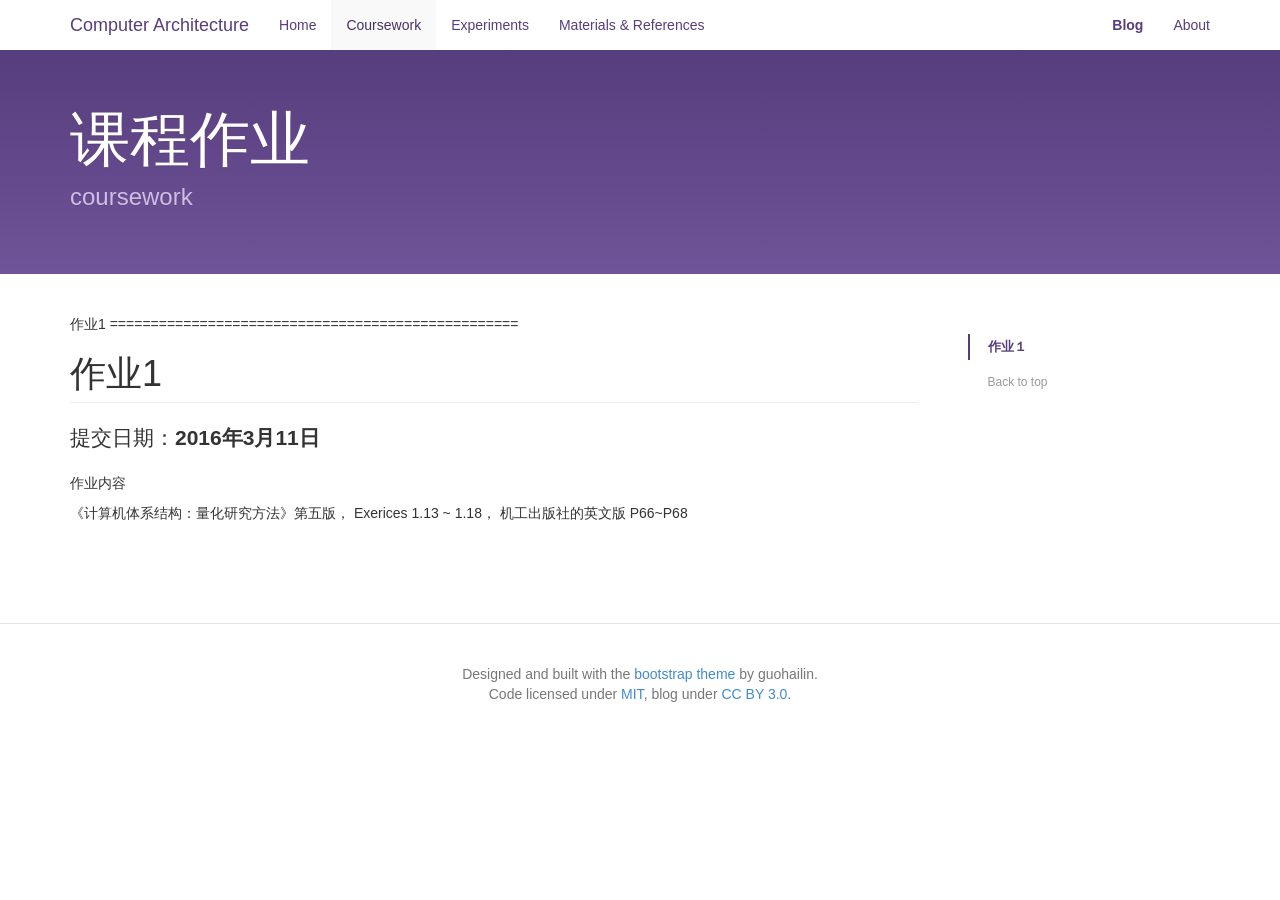
==== coursework/index.html @ a00a4224 "11" ====
<!DOCTYPE html>
<html lang="en">
  <head>
    <!-- Meta, title, CSS, favicons, etc. -->
    <meta charset="utf-8">
    <meta http-equiv="X-UA-Compatible" content="IE=edge">
    <meta name="viewport" content="width=device-width, initial-scale=1">
    <meta name="description" content="the web page of Computer Architecture Course">
    <meta name="keywords" content="computer, architecture, course, webpage, ustc">
    <meta name="author" content="Hazirguo, haifenglinying">

    <title>
        计算机体系结构课程作业
    </title>

    <!-- Bootstrap core CSS -->
    <link href="../assets/css/bootstrap.min.css" rel="stylesheet">

    <!-- Documentation extras -->
    <link href="../assets/css/docs.min.css" rel="stylesheet">
    <!--[if lt IE 9]><script src="../assets/js/ie8-responsive-file-warning.js"></script><![endif]-->

    <!-- HTML5 shim and Respond.js IE8 support of HTML5 elements and media queries -->
    <!--[if lt IE 9]>
      <script src="https://oss.maxcdn.com/libs/html5shiv/3.7.0/html5shiv.js"></script>
      <script src="https://oss.maxcdn.com/libs/respond.js/1.4.2/respond.min.js"></script>
    <![endif]-->

    <!-- Favicons -->
    <link rel="apple-touch-icon-precomposed" sizes="144x144" href="../assets/ico/apple-touch-icon-144-precomposed.png">
                                   <link rel="shortcut icon" href="../assets/ico/favicon.ico">


  </head>


  <body class="bs-docs-home">
    <a class="sr-only" href="#content">Skip to main content</a>

    <!-- Docs master nav -->
    <header class="navbar navbar-static-top bs-docs-nav" id="top" role="banner">
      <div class="container">
        <div class="navbar-header">
          <button class="navbar-toggle" type="button" data-toggle="collapse" data-target=".bs-navbar-collapse">
            <span class="sr-only">Toggle navigation</span>
            <span class="icon-bar"></span>
            <span class="icon-bar"></span>
            <span class="icon-bar"></span>
          </button>
          <a href="../" class="navbar-brand">Computer Architecture</a>
        </div>
        <nav class="collapse navbar-collapse bs-navbar-collapse" role="navigation">
          <ul class="nav navbar-nav">
            <li>
              <a href="../">Home</a>
            </li>
            <li class="active">
              <a href="./">Coursework</a>
            </li>
            <li>
              <a href="../experiments">Experiments</a>
            </li>
            <li>
              <a href="../materials">Materials & References</a>
            </li>
          </ul>
          <ul class="nav navbar-nav navbar-right">
            <li><a href="../blog"><strong>Blog</strong></a></li>
            <li><a href="../about">About</a></li>
          </ul>
        </nav>
      </div>
    </header>


    <!-- Docs page layout -->
    <div class="bs-docs-header" id="content">
      <div class="container">
        <h1>课程作业</h1>
        <p>coursework</p>
      </div>
    </div>
	

    <div class="container bs-docs-container">
      <div class="row">

        <div class="col-md-9" role="main">

 
		
		
 作业1
================================================== 
<div class="bs-docs-section">
  <h1 id="ps1" class="page-header">作业1</h1>
  <p class="lead">提交日期：<strong>2016年3月11日</strong></p>
  <p>作业内容</p>
  《计算机体系结构：量化研究方法》第五版， Exerices 1.13 ~ 1.18， 机工出版社的英文版 P66~P68
<!--   <a href="#"> 参考答案</a> -->
</div>


<!-- 作业2
==================================================
<div class="bs-docs-section">
  <h1 id="ps2" class="page-header">作业2</h1>
  <p class="lead">请在<strong>**日</strong>之前交作业！</p>
  <p>作业内容</p>
  <a href="#"> 参考答案</a>
</div>
-->

<!-- 作业3
================================================== 
<div class="bs-docs-section">
  <h1 id="ps3" class="page-header">作业3</h1>
  <p class="lead">请在<strong>**日</strong>之前交作业！</p>
  <p>作业内容</p>
  <a href="#"> 参考答案</a>
</div>
-->

<!-- 作业4
==================================================
<div class="bs-docs-section">
  <h1 id="ps4" class="page-header">作业4</h1>
  <p class="lead">请在<strong>**日</strong>之前交作业！</p>
  <p>作业内容</p>
  <a href="#"> 参考答案</a>
</div>
-->

<!-- 作业5
================================================== 
<div class="bs-docs-section">
  <h1 id="ps5" class="page-header">作业5</h1>
  <p class="lead">请在<strong>**日</strong>之前交作业！</p>
  <p>作业内容</p>
  <a href="#"> 参考答案</a>
</div>
-->
 
      </div>  <!-- col-md-9 -->

      <div class="col-md-3">
        <div class="bs-docs-sidebar hidden-print" role="complementary">
          <ul class="nav bs-docs-sidenav">
			
            <li>
              <a href="#ps1">作业１</a>
            </li>
<!--            <li>
              <a href="#ps2">作业２</a>
            </li>
            <li>
              <a href="#ps3">作业３</a>
            </li>
            <li>
              <a href="#ps4">作业４</a>
            </li>
            <li>
              <a href="#ps5">作业５</a>
            </li>
			-->

            <a class="back-to-top" href="#top">
              Back to top
            </a>
          </ul>
        </div>
      </div>  <!-- col-md-3 -->

    </div>   <!-- row -->
  </div>   <!-- container -->


<!-- Footer
================================================== -->
<footer class="bs-docs-footer" role="contentinfo">
  <div class="container">

    <p>Designed and built with the <a href="http://getbootstrap.com/" target="_blank">bootstrap theme</a> by guohailin.</p>
    <p>Code licensed under <a href="https://github.com/hazirguo/ca2014/blob/master/LICENSE" target="_blank">MIT</a>, blog under <a href="http://creativecommons.org/licenses/by/3.0/" target="_blank">CC BY 3.0</a>.</p>

  </div>
</footer>

<!-- Bootstrap core JavaScript
================================================== -->
<!-- Placed at the end of the document so the pages load faster -->
<script src="../assets/js/jquery.min.js"></script>
<script src="../assets/js/bootstrap.min.js"></script>
<script src="../assets/js/docs.min.js"></script>


  </body>
</html>
---- assets/css/docs.min.css ----
/*!
 * Bootstrap Docs (http://getbootstrap.com)
 * Copyright 2011-2014 Twitter, Inc.
 * Licensed under the Creative Commons Attribution 3.0 Unported License. For
 * details, see http://creativecommons.org/licenses/by/3.0/.
 */body{position:relative}.table code{font-size:13px;font-weight:400}.btn-outline{color:#563d7c;background-color:transparent;border-color:#563d7c}.btn-outline:hover,.btn-outline:focus,.btn-outline:active{color:#fff;background-color:#563d7c;border-color:#563d7c}.btn-outline-inverse{color:#fff;background-color:transparent;border-color:#cdbfe3}.btn-outline-inverse:hover,.btn-outline-inverse:focus,.btn-outline-inverse:active{color:#563d7c;text-shadow:none;background-color:#fff;border-color:#fff}.bs-docs-booticon{display:block;font-weight:500;color:#fff;background-color:#563d7c;border-radius:15%;cursor:default;text-align:center}.bs-docs-booticon-sm{width:30px;height:30px;font-size:20px;line-height:28px}.bs-docs-booticon-lg{width:144px;height:144px;font-size:108px;line-height:140px}.bs-docs-booticon-inverse{color:#563d7c;background-color:#fff}.bs-docs-booticon-outline{background-color:transparent;border:1px solid #cdbfe3}.bs-docs-nav{margin-bottom:0;background-color:#fff;border-bottom:0}.bs-home-nav .bs-nav-b{display:none}.bs-docs-nav .navbar-brand,.bs-docs-nav .navbar-nav>li>a{color:#563d7c;font-weight:500}.bs-docs-nav .navbar-nav>li>a:hover,.bs-docs-nav .navbar-nav>.active>a,.bs-docs-nav .navbar-nav>.active>a:hover{color:#463265;background-color:#f9f9f9}.bs-docs-nav .navbar-toggle .icon-bar{background-color:#563d7c}.bs-docs-nav .navbar-header .navbar-toggle{border-color:#fff}.bs-docs-nav .navbar-header .navbar-toggle:hover,.bs-docs-nav .navbar-header .navbar-toggle:focus{background-color:#f9f9f9;border-color:#f9f9f9}.bs-docs-footer{padding-top:40px;padding-bottom:40px;margin-top:100px;color:#777;text-align:center;border-top:1px solid #e5e5e5}.bs-docs-footer-links{margin-top:20px;padding-left:0;color:#999}.bs-docs-footer-links li{display:inline;padding:0 2px}.bs-docs-footer-links li:first-child{padding-left:0}@media (min-width:768px){.bs-docs-footer p{margin-bottom:0}}.bs-docs-social{margin-bottom:20px;text-align:center}.bs-docs-social-buttons{display:inline-block;margin-bottom:0;padding-left:0;list-style:none}.bs-docs-social-buttons li{display:inline-block;line-height:1;padding:5px 8px}.bs-docs-social-buttons .twitter-follow-button{width:225px!important}.bs-docs-social-buttons .twitter-share-button{width:98px!important}.github-btn{border:0;overflow:hidden}.bs-docs-masthead,.bs-docs-header{position:relative;padding:30px 15px;color:#cdbfe3;text-align:center;text-shadow:0 1px 0 rgba(0,0,0,.1);background-color:#6f5499;background-image:-webkit-linear-gradient(top,#563d7c 0,#6f5499 100%);background-image:linear-gradient(to bottom,#563d7c 0,#6f5499 100%);background-repeat:repeat-x;filter:progid:DXImageTransform.Microsoft.gradient(startColorstr='#563d7c', endColorstr='#6F5499', GradientType=0)}.bs-docs-masthead .bs-docs-booticon{margin:0 auto 30px}.bs-docs-masthead h1{font-weight:300;line-height:1;color:#fff}.bs-docs-masthead .lead{margin:0 auto 30px;font-size:20px;color:#fff}.bs-docs-masthead .version{margin-top:-15px;margin-bottom:30px;color:#9783b9}.bs-docs-masthead .btn{width:100%;padding:15px 30px;font-size:20px}@media (min-width:480px){.bs-docs-masthead .btn{width:auto}}@media (min-width:768px){.bs-docs-masthead{padding-top:80px;padding-bottom:80px}.bs-docs-masthead h1{font-size:60px}.bs-docs-masthead .lead{font-size:24px}}@media (min-width:992px){.bs-docs-masthead .lead{width:80%;font-size:30px}}.bs-docs-header{margin-bottom:40px;font-size:20px}.bs-docs-header h1{margin-top:0;color:#fff}.bs-docs-header p{margin-bottom:0;font-weight:300;line-height:1.4}.bs-docs-header .container{position:relative}@media (min-width:768px){.bs-docs-header{padding-top:60px;padding-bottom:60px;font-size:24px;text-align:left}.bs-docs-header h1{font-size:60px;line-height:1}}@media (min-width:992px){.bs-docs-header h1,.bs-docs-header p{margin-right:380px}}.carbonad{width:auto!important;margin:30px -30px -31px!important;padding:20px!important;overflow:hidden;height:auto!important;font-size:13px!important;line-height:16px!important;text-align:left;background:transparent!important;border:solid #866ab3!important;border-width:1px 0!important}.carbonad-img{margin:0!important}.carbonad-text,.carbonad-tag{float:none!important;display:block!important;width:auto!important;height:auto!important;margin-left:145px!important;font-family:"Helvetica Neue",Helvetica,Arial,sans-serif!important}.carbonad-text{padding-top:0!important}.carbonad-tag{color:inherit!important;text-align:left!important}.carbonad-text a,.carbonad-tag a{color:#fff!important}.carbonad #azcarbon>img{display:none}@media (min-width:480px){.carbonad{width:330px!important;margin:20px auto!important;border-radius:4px;border-width:1px!important}.bs-docs-masthead .carbonad{margin:50px auto 0!important}}@media (min-width:768px){.carbonad{margin-left:0!important;margin-right:0!important}}@media (min-width:992px){.carbonad{position:absolute;top:0;right:15px;margin:0!important;padding:15px!important;width:330px!important}.bs-docs-masthead .carbonad{position:static}}.bs-docs-featurette{padding-top:40px;padding-bottom:40px;font-size:16px;line-height:1.5;color:#555;text-align:center;background-color:#fff;border-bottom:1px solid #e5e5e5}.bs-docs-featurette+.bs-docs-footer{margin-top:0;border-top:0}.bs-docs-featurette-title{font-size:30px;font-weight:400;color:#333;margin-bottom:5px}.half-rule{width:100px;margin:40px auto}.bs-docs-featurette h3{font-weight:400;color:#333;margin-bottom:5px}.bs-docs-featurette-img{display:block;margin-bottom:20px;color:#333}.bs-docs-featurette-img:hover{text-decoration:none;color:#428bca}.bs-docs-featurette-img img{display:block;margin-bottom:15px}.bs-docs-featured-sites{margin-left:-1px;margin-right:-1px}.bs-docs-featured-sites .col-sm-3{padding-left:1px;padding-right:1px}@media (min-width:480px){.bs-docs-featurette .img-responsive{margin-top:30px}}@media (min-width:768px){.bs-docs-featurette{padding-top:100px;padding-bottom:100px}.bs-docs-featurette-title{font-size:40px}.bs-docs-featurette .lead{margin-left:auto;margin-right:auto;max-width:80%}.bs-docs-featured-sites .col-sm-3:first-child img{border-top-left-radius:4px;border-bottom-left-radius:4px}.bs-docs-featured-sites .col-sm-3:last-child img{border-top-right-radius:4px;border-bottom-right-radius:4px}.bs-docs-featurette .img-responsive{margin-top:0}}.bs-docs-sidebar.affix{position:static}@media (min-width:768px){.bs-docs-sidebar{padding-left:20px}}.bs-docs-sidenav{margin-top:20px;margin-bottom:20px}.bs-docs-sidebar .nav>li>a{display:block;font-size:13px;font-weight:500;color:#999;padding:4px 20px}.bs-docs-sidebar .nav>li>a:hover,.bs-docs-sidebar .nav>li>a:focus{padding-left:19px;color:#563d7c;text-decoration:none;background-color:transparent;border-left:1px solid #563d7c}.bs-docs-sidebar .nav>.active>a,.bs-docs-sidebar .nav>.active:hover>a,.bs-docs-sidebar .nav>.active:focus>a{padding-left:18px;font-weight:700;color:#563d7c;background-color:transparent;border-left:2px solid #563d7c}.bs-docs-sidebar .nav .nav{display:none;padding-bottom:10px}.bs-docs-sidebar .nav .nav>li>a{padding-top:1px;padding-bottom:1px;padding-left:30px;font-size:12px;font-weight:400}.bs-docs-sidebar .nav .nav>li>a:hover,.bs-docs-sidebar .nav .nav>li>a:focus{padding-left:29px}.bs-docs-sidebar .nav .nav>.active>a,.bs-docs-sidebar .nav .nav>.active:hover>a,.bs-docs-sidebar .nav .nav>.active:focus>a{font-weight:500;padding-left:28px}.back-to-top{display:none;margin-top:10px;margin-left:10px;padding:4px 10px;font-size:12px;font-weight:500;color:#999}.back-to-top:hover{text-decoration:none;color:#563d7c}@media (min-width:768px){.back-to-top{display:block}}@media (min-width:992px){.bs-docs-sidebar .nav>.active>ul{display:block}.bs-docs-sidebar.affix,.bs-docs-sidebar.affix-bottom{width:213px}.bs-docs-sidebar.affix{position:fixed;top:20px}.bs-docs-sidebar.affix-bottom{position:absolute}.bs-docs-sidebar.affix-bottom .bs-docs-sidenav,.bs-docs-sidebar.affix .bs-docs-sidenav{margin-top:0;margin-bottom:0}}@media (min-width:1200px){.bs-docs-sidebar.affix-bottom,.bs-docs-sidebar.affix{width:263px}}.bs-docs-section{margin-bottom:60px}.bs-docs-section:last-child{margin-bottom:0}h1[id]{margin-top:0;padding-top:20px}.bs-callout{margin:20px 0;padding:20px;border-left:3px solid #eee}.bs-callout h4{margin-top:0;margin-bottom:5px}.bs-callout p:last-child{margin-bottom:0}.bs-callout code{background-color:#fff;border-radius:3px}.bs-callout-danger{background-color:#fdf7f7;border-color:#d9534f}.bs-callout-danger h4{color:#d9534f}.bs-callout-warning{background-color:#fcf8f2;border-color:#f0ad4e}.bs-callout-warning h4{color:#f0ad4e}.bs-callout-info{background-color:#f4f8fa;border-color:#5bc0de}.bs-callout-info h4{color:#5bc0de}.color-swatches{margin:0 -5px;overflow:hidden}.color-swatch{float:left;width:60px;height:60px;margin:0 5px;border-radius:3px}@media (min-width:768px){.color-swatch{width:100px;height:100px}}.color-swatches .gray-darker{background-color:#222}.color-swatches .gray-dark{background-color:#333}.color-swatches .gray{background-color:#555}.color-swatches .gray-light{background-color:#999}.color-swatches .gray-lighter{background-color:#eee}.color-swatches .brand-primary{background-color:#428bca}.color-swatches .brand-success{background-color:#5cb85c}.color-swatches .brand-warning{background-color:#f0ad4e}.color-swatches .brand-danger{background-color:#d9534f}.color-swatches .brand-info{background-color:#5bc0de}.color-swatches .bs-purple{background-color:#563d7c}.color-swatches .bs-purple-light{background-color:#c7bfd3}.color-swatches .bs-purple-lighter{background-color:#e5e1ea}.color-swatches .bs-gray{background-color:#f9f9f9}.bs-team .team-member{color:#555;line-height:32px}.bs-team .team-member:hover{color:#333;text-decoration:none}.bs-team .github-btn{float:right;margin-top:6px;width:180px;height:20px}.bs-team img{float:left;width:32px;margin-right:10px;border-radius:4px}.show-grid{margin-bottom:15px}.show-grid [class^=col-]{padding-top:10px;padding-bottom:10px;background-color:#eee;background-color:rgba(86,61,124,.15);border:1px solid #ddd;border:1px solid rgba(86,61,124,.2)}.bs-example{position:relative;padding:45px 15px 15px;margin:0 -15px 15px;background-color:#fafafa;box-shadow:inset 0 3px 6px rgba(0,0,0,.05);border-color:#e5e5e5 #eee #eee;border-style:solid;border-width:1px 0}.bs-example:after{content:"Example";position:absolute;top:15px;left:15px;font-size:12px;font-weight:700;color:#bbb;text-transform:uppercase;letter-spacing:1px}.bs-example+.highlight{margin:-15px -15px 15px;border-radius:0;border-width:0 0 1px}@media (min-width:768px){.bs-example{margin-left:0;margin-right:0;background-color:#fff;border-width:1px;border-color:#ddd;border-radius:4px 4px 0 0;box-shadow:none}.bs-example+.highlight{margin-top:-16px;margin-left:0;margin-right:0;border-width:1px;border-bottom-left-radius:4px;border-bottom-right-radius:4px}}.bs-example .container{width:auto}.bs-example>p:last-child,.bs-example>ul:last-child,.bs-example>ol:last-child,.bs-example>blockquote:last-child,.bs-example>.form-control:last-child,.bs-example>.table:last-child,.bs-example>.navbar:last-child,.bs-example>.jumbotron:last-child,.bs-example>.alert:last-child,.bs-example>.panel:last-child,.bs-example>.list-group:last-child,.bs-example>.well:last-child,.bs-example>.progress:last-child,.bs-example>.table-responsive:last-child>.table{margin-bottom:0}.bs-example>p>.close{float:none}.bs-example-type .table .type-info{color:#999;vertical-align:middle}.bs-example-type .table td{padding:15px 0;border-color:#eee}.bs-example-type .table tr:first-child td{border-top:0}.bs-example-type h1,.bs-example-type h2,.bs-example-type h3,.bs-example-type h4,.bs-example-type h5,.bs-example-type h6{margin:0}.bs-example-bg-classes p{padding:15px}.bs-example>.img-circle,.bs-example>.img-rounded,.bs-example>.img-thumbnail{margin:5px}.bs-example>.table-responsive>.table{background-color:#fff}.bs-example>.btn,.bs-example>.btn-group{margin-top:5px;margin-bottom:5px}.bs-example>.btn-toolbar+.btn-toolbar{margin-top:10px}.bs-example-control-sizing select,.bs-example-control-sizing input[type=text]+input[type=text]{margin-top:10px}.bs-example-form .input-group{margin-bottom:10px}.bs-example>textarea.form-control{resize:vertical}.bs-example>.list-group{max-width:400px}.bs-example .navbar:last-child{margin-bottom:0}.bs-navbar-top-example,.bs-navbar-bottom-example{z-index:1;padding:0;overflow:hidden}.bs-navbar-top-example .navbar-header,.bs-navbar-bottom-example .navbar-header{margin-left:0}.bs-navbar-top-example .navbar-fixed-top,.bs-navbar-bottom-example .navbar-fixed-bottom{position:relative;margin-left:0;margin-right:0}.bs-navbar-top-example{padding-bottom:45px}.bs-navbar-top-example:after{top:auto;bottom:15px}.bs-navbar-top-example .navbar-fixed-top{top:-1px}.bs-navbar-bottom-example{padding-top:45px}.bs-navbar-bottom-example .navbar-fixed-bottom{bottom:-1px}.bs-navbar-bottom-example .navbar{margin-bottom:0}@media (min-width:768px){.bs-navbar-top-example .navbar-fixed-top,.bs-navbar-bottom-example .navbar-fixed-bottom{position:absolute}.bs-navbar-top-example{border-radius:0 0 4px 4px}.bs-navbar-bottom-example{border-radius:4px 4px 0 0}}.bs-example .pagination{margin-top:10px;margin-bottom:10px}.bs-example>.pager{margin-top:0}.bs-example-modal{background-color:#f5f5f5}.bs-example-modal .modal{position:relative;top:auto;right:auto;left:auto;bottom:auto;z-index:1;display:block}.bs-example-modal .modal-dialog{left:auto;margin-left:auto;margin-right:auto}.bs-example>.dropdown>.dropdown-menu{position:static;display:block;margin-bottom:5px}.bs-example-tabs .nav-tabs{margin-bottom:15px}.bs-example-tooltips{text-align:center}.bs-example-tooltips>.btn{margin-top:5px;margin-bottom:5px}.bs-example-popover{padding-bottom:24px;background-color:#f9f9f9}.bs-example-popover .popover{position:relative;display:block;float:left;width:260px;margin:20px}.scrollspy-example{position:relative;height:200px;margin-top:10px;overflow:auto}.highlight{padding:9px 14px;margin-bottom:14px;background-color:#f7f7f9;border:1px solid #e1e1e8;border-radius:4px}.highlight pre{padding:0;margin-top:0;margin-bottom:0;background-color:transparent;border:0;white-space:nowrap}.highlight pre code{font-size:inherit;color:#333}.highlight pre .lineno{display:inline-block;width:22px;padding-right:5px;margin-right:10px;text-align:right;color:#bebec5}.table-responsive .highlight pre{white-space:normal}.bs-table th small,.responsive-utilities th small{display:block;font-weight:400;color:#999}.responsive-utilities tbody th{font-weight:400}.responsive-utilities td{text-align:center}.responsive-utilities td.is-visible{color:#468847;background-color:#dff0d8!important}.responsive-utilities td.is-hidden{color:#ccc;background-color:#f9f9f9!important}.responsive-utilities-test{margin-top:5px}.responsive-utilities-test .col-xs-6{margin-bottom:10px}.responsive-utilities-test span{display:block;padding:15px 10px;font-size:14px;font-weight:700;line-height:1.1;text-align:center;border-radius:4px}.visible-on .col-xs-6 .hidden-xs,.visible-on .col-xs-6 .hidden-sm,.visible-on .col-xs-6 .hidden-md,.visible-on .col-xs-6 .hidden-lg,.hidden-on .col-xs-6 .hidden-xs,.hidden-on .col-xs-6 .hidden-sm,.hidden-on .col-xs-6 .hidden-md,.hidden-on .col-xs-6 .hidden-lg{color:#999;border:1px solid #ddd}.visible-on .col-xs-6 .visible-xs,.visible-on .col-xs-6 .visible-sm,.visible-on .col-xs-6 .visible-md,.visible-on .col-xs-6 .visible-lg,.hidden-on .col-xs-6 .visible-xs,.hidden-on .col-xs-6 .visible-sm,.hidden-on .col-xs-6 .visible-md,.hidden-on .col-xs-6 .visible-lg{color:#468847;background-color:#dff0d8;border:1px solid #d6e9c6}.bs-glyphicons{margin:0 -19px 20px -16px;overflow:hidden}.bs-glyphicons-list{padding-left:0;list-style:none}.bs-glyphicons li{float:left;width:25%;height:115px;padding:10px;font-size:10px;line-height:1.4;text-align:center;border:1px solid #fff;background-color:#f9f9f9}.bs-glyphicons .glyphicon{margin-top:5px;margin-bottom:10px;font-size:24px}.bs-glyphicons .glyphicon-class{display:block;text-align:center;word-wrap:break-word}.bs-glyphicons li:hover{color:#fff;background-color:#563d7c}@media (min-width:768px){.bs-glyphicons{margin-left:0;margin-right:0}.bs-glyphicons li{width:12.5%;font-size:12px}}.bs-customizer .toggle{float:right;margin-top:25px}.bs-customizer label{margin-top:10px;font-weight:500;color:#555}.bs-customizer h2{margin-top:0;margin-bottom:5px;padding-top:30px}.bs-customizer h3{margin-bottom:0}.bs-customizer h4{margin-top:15px;margin-bottom:0}.bs-customizer .bs-callout h4{margin-top:0;margin-bottom:5px}.bs-customizer input[type=text]{font-family:Menlo,Monaco,Consolas,"Courier New",monospace;background-color:#fafafa}.bs-customizer .help-block{font-size:12px;margin-bottom:5px}#less-section label{font-weight:400}.bs-customizer-input{float:left;width:33.333333%;padding-left:15px;padding-right:15px}.bs-customize-download .btn-outline{padding:20px}.bs-customizer-alert{position:fixed;top:0;left:0;right:0;z-index:1030;padding:15px 0;color:#fff;background-color:#d9534f;box-shadow:inset 0 1px 0 rgba(255,255,255,.25);border-bottom:1px solid #b94441}.bs-customizer-alert .close{margin-top:-4px;font-size:24px}.bs-customizer-alert p{margin-bottom:0}.bs-customizer-alert .glyphicon{margin-right:5px}.bs-customizer-alert pre{margin:10px 0 0;color:#fff;background-color:#a83c3a;border-color:#973634;box-shadow:inset 0 2px 4px rgba(0,0,0,.05),0 1px 0 rgba(255,255,255,.1)}.bs-brand-logos{display:table;width:100%;margin-bottom:15px;overflow:hidden;color:#563d7c;background-color:#f9f9f9;border-radius:4px}.bs-brand-item{padding:60px 0;text-align:center}.bs-brand-item+.bs-brand-item{border-top:1px solid #fff}.bs-brand-logos .inverse{color:#fff;background-color:#563d7c}.bs-brand-item h1,.bs-brand-item h3{margin-top:0;margin-bottom:0}.bs-brand-item .bs-docs-booticon{margin-left:auto;margin-right:auto}.bs-brand-item .glyphicon{width:30px;height:30px;margin:10px auto -10px;line-height:30px;color:#fff;border-radius:50%}.bs-brand-item .glyphicon-ok{background-color:#5cb85c}.bs-brand-item .glyphicon-remove{background-color:#d9534f}@media (min-width:768px){.bs-brand-item{display:table-cell;width:1%}.bs-brand-item+.bs-brand-item{border-top:0;border-left:1px solid #fff}.bs-brand-item h1{font-size:60px}}.bs-examples .thumbnail{margin-bottom:10px}.bs-examples h4{margin-bottom:5px}.bs-examples p{margin-bottom:20px}#focusedInput{border-color:#ccc;border-color:rgba(82,168,236,.8);outline:0;outline:thin dotted \9;-moz-box-shadow:0 0 8px rgba(82,168,236,.6);box-shadow:0 0 8px rgba(82,168,236,.6)}.hll{background-color:#ffc}.c{color:#999}.err{color:#A00;background-color:#FAA}.k{color:#069}.o{color:#555}.cm{color:#999}.cp{color:#099}.c1{color:#999}.cs{color:#999}.gd{background-color:#FCC;border:1px solid #C00}.ge{font-style:italic}.gr{color:red}.gh{color:#030}.gi{background-color:#CFC;border:1px solid #0C0}.go{color:#AAA}.gp{color:#009}.gu{color:#030}.gt{color:#9C6}.kc{color:#069}.kd{color:#069}.kn{color:#069}.kp{color:#069}.kr{color:#069}.kt{color:#078}.m{color:#F60}.s{color:#d44950}.na{color:#4f9fcf}.nb{color:#366}.nc{color:#0A8}.no{color:#360}.nd{color:#99F}.ni{color:#999}.ne{color:#C00}.nf{color:#C0F}.nl{color:#99F}.nn{color:#0CF}.nt{color:#2f6f9f}.nv{color:#033}.ow{color:#000}.w{color:#bbb}.mf{color:#F60}.mh{color:#F60}.mi{color:#F60}.mo{color:#F60}.sb{color:#C30}.sc{color:#C30}.sd{color:#C30;font-style:italic}.s2{color:#C30}.se{color:#C30}.sh{color:#C30}.si{color:#A00}.sx{color:#C30}.sr{color:#3AA}.s1{color:#C30}.ss{color:#FC3}.bp{color:#366}.vc{color:#033}.vg{color:#033}.vi{color:#033}.il{color:#F60}.css .o,.css .o+.nt,.css .nt+.nt{color:#999}
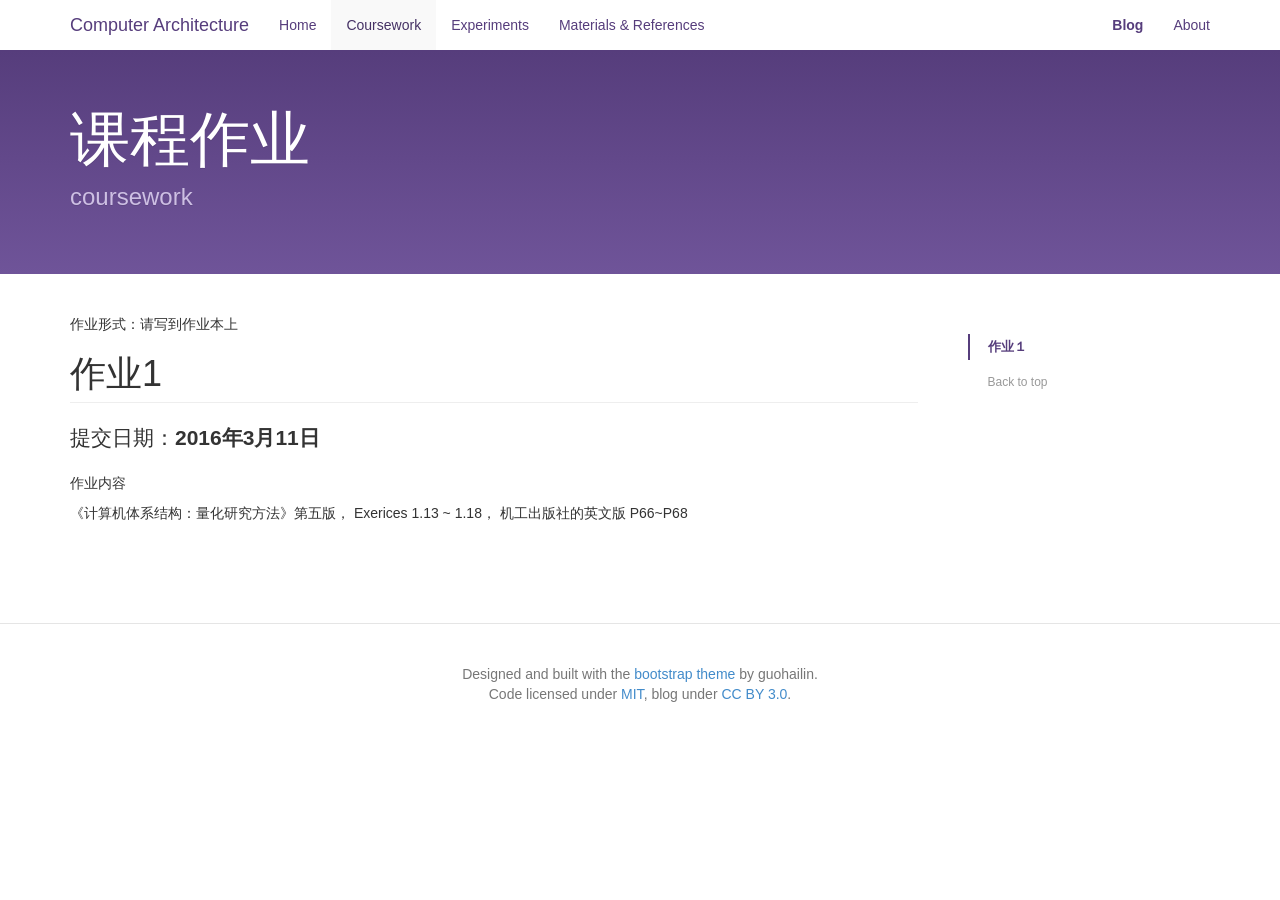
==== commit e7d30400: "11" ====
--- a/coursework/index.html
+++ b/coursework/index.html
@@ -88,11 +88,11 @@
 
         <div class="col-md-9" role="main">
 
- 
+ 作业形式：请写到作业本上
 		
 		
- 作业1
-================================================== 
+<!--  作业1
+================================================== -->
 <div class="bs-docs-section">
   <h1 id="ps1" class="page-header">作业1</h1>
   <p class="lead">提交日期：<strong>2016年3月11日</strong></p>
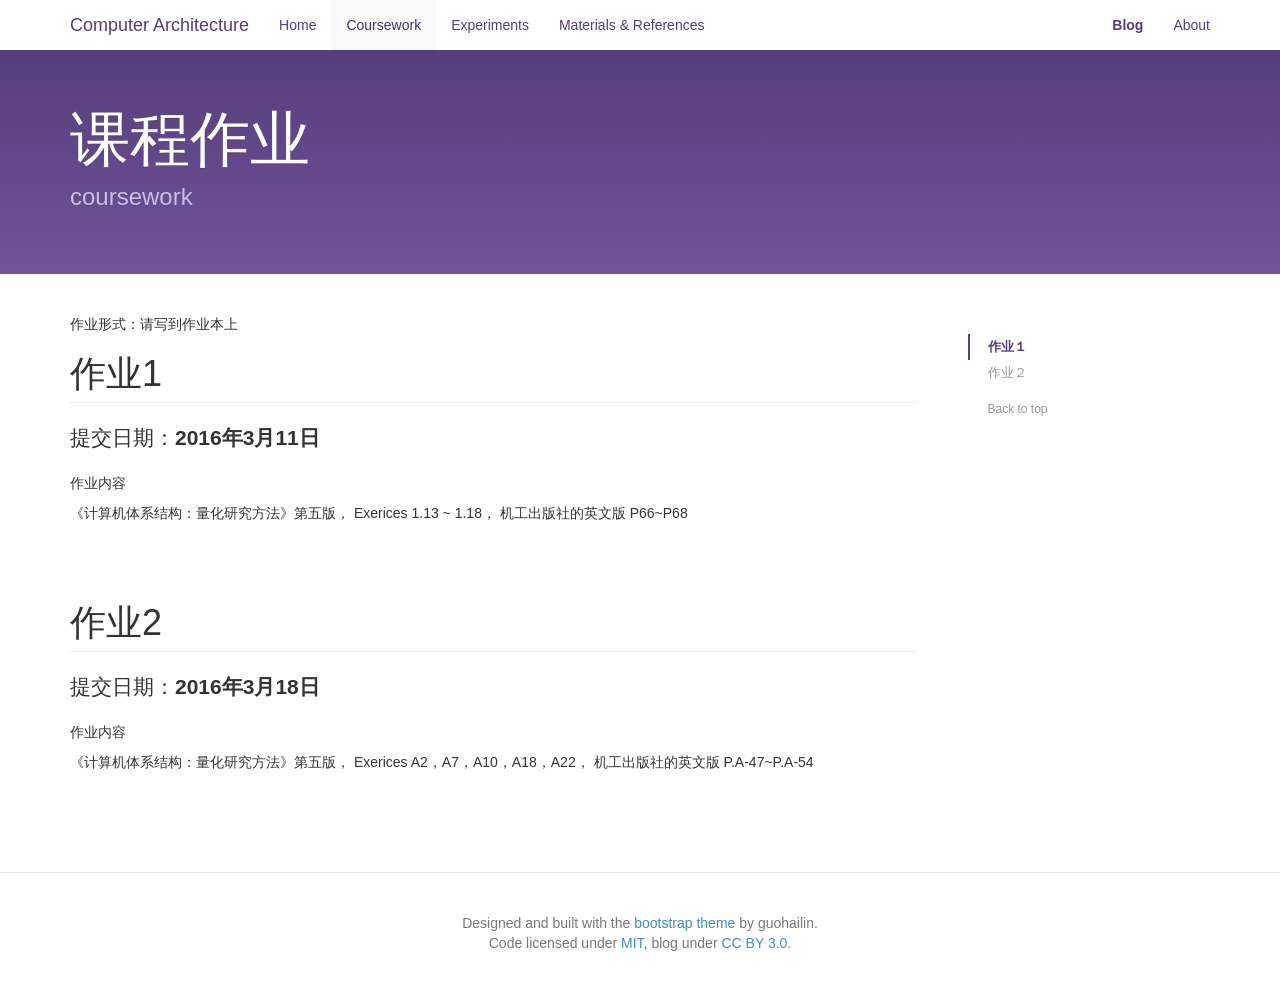
==== commit 1386eac3: "111" ====
--- a/coursework/index.html
+++ b/coursework/index.html
@@ -103,14 +103,14 @@
 
 
 <!-- 作业2
-==================================================
+================================================== -->
 <div class="bs-docs-section">
   <h1 id="ps2" class="page-header">作业2</h1>
-  <p class="lead">请在<strong>**日</strong>之前交作业！</p>
+  <p class="lead">提交日期：<strong>2016年3月18日</strong></p>
   <p>作业内容</p>
-  <a href="#"> 参考答案</a>
+  《计算机体系结构：量化研究方法》第五版， Exerices A2，A7，A10，A18，A22， 机工出版社的英文版 P.A-47~P.A-54
+<!--  <a href="#"> 参考答案</a> -->
 </div>
--->
 
 <!-- 作业3
 ================================================== 
@@ -151,10 +151,10 @@
             <li>
               <a href="#ps1">作业１</a>
             </li>
-<!--            <li>
+            <li>
               <a href="#ps2">作业２</a>
             </li>
-            <li>
+<!--            <li>
               <a href="#ps3">作业３</a>
             </li>
             <li>
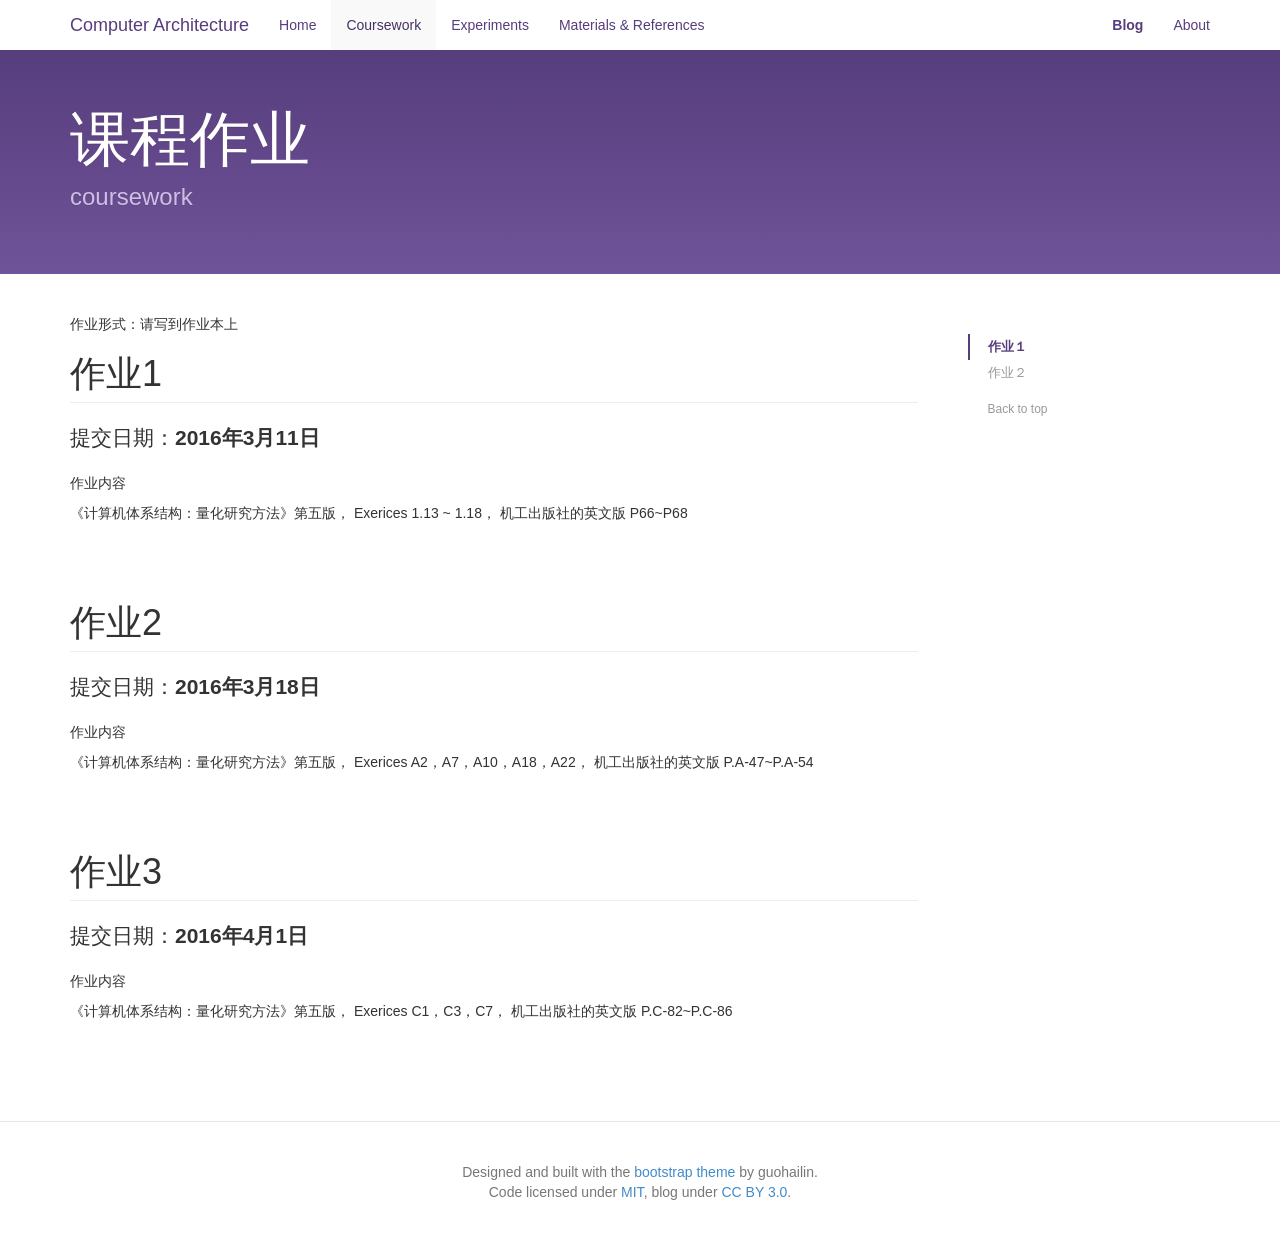
==== commit 0d85e18f: "111" ====
--- a/coursework/index.html
+++ b/coursework/index.html
@@ -113,14 +113,15 @@
 </div>
 
 <!-- 作业3
-================================================== 
+================================================== -->
 <div class="bs-docs-section">
   <h1 id="ps3" class="page-header">作业3</h1>
-  <p class="lead">请在<strong>**日</strong>之前交作业！</p>
-  <p>作业内容</p>
-  <a href="#"> 参考答案</a>
-</div>
--->
+  <p class="lead">提交日期：<strong>2016年4月1日</strong></p>
+  <p>作业内容</p>
+  《计算机体系结构：量化研究方法》第五版， Exerices C1，C3，C7， 机工出版社的英文版 P.C-82~P.C-86
+<!--  <a href="#"> 参考答案</a> -->
+</div>
+
 
 <!-- 作业4
 ==================================================
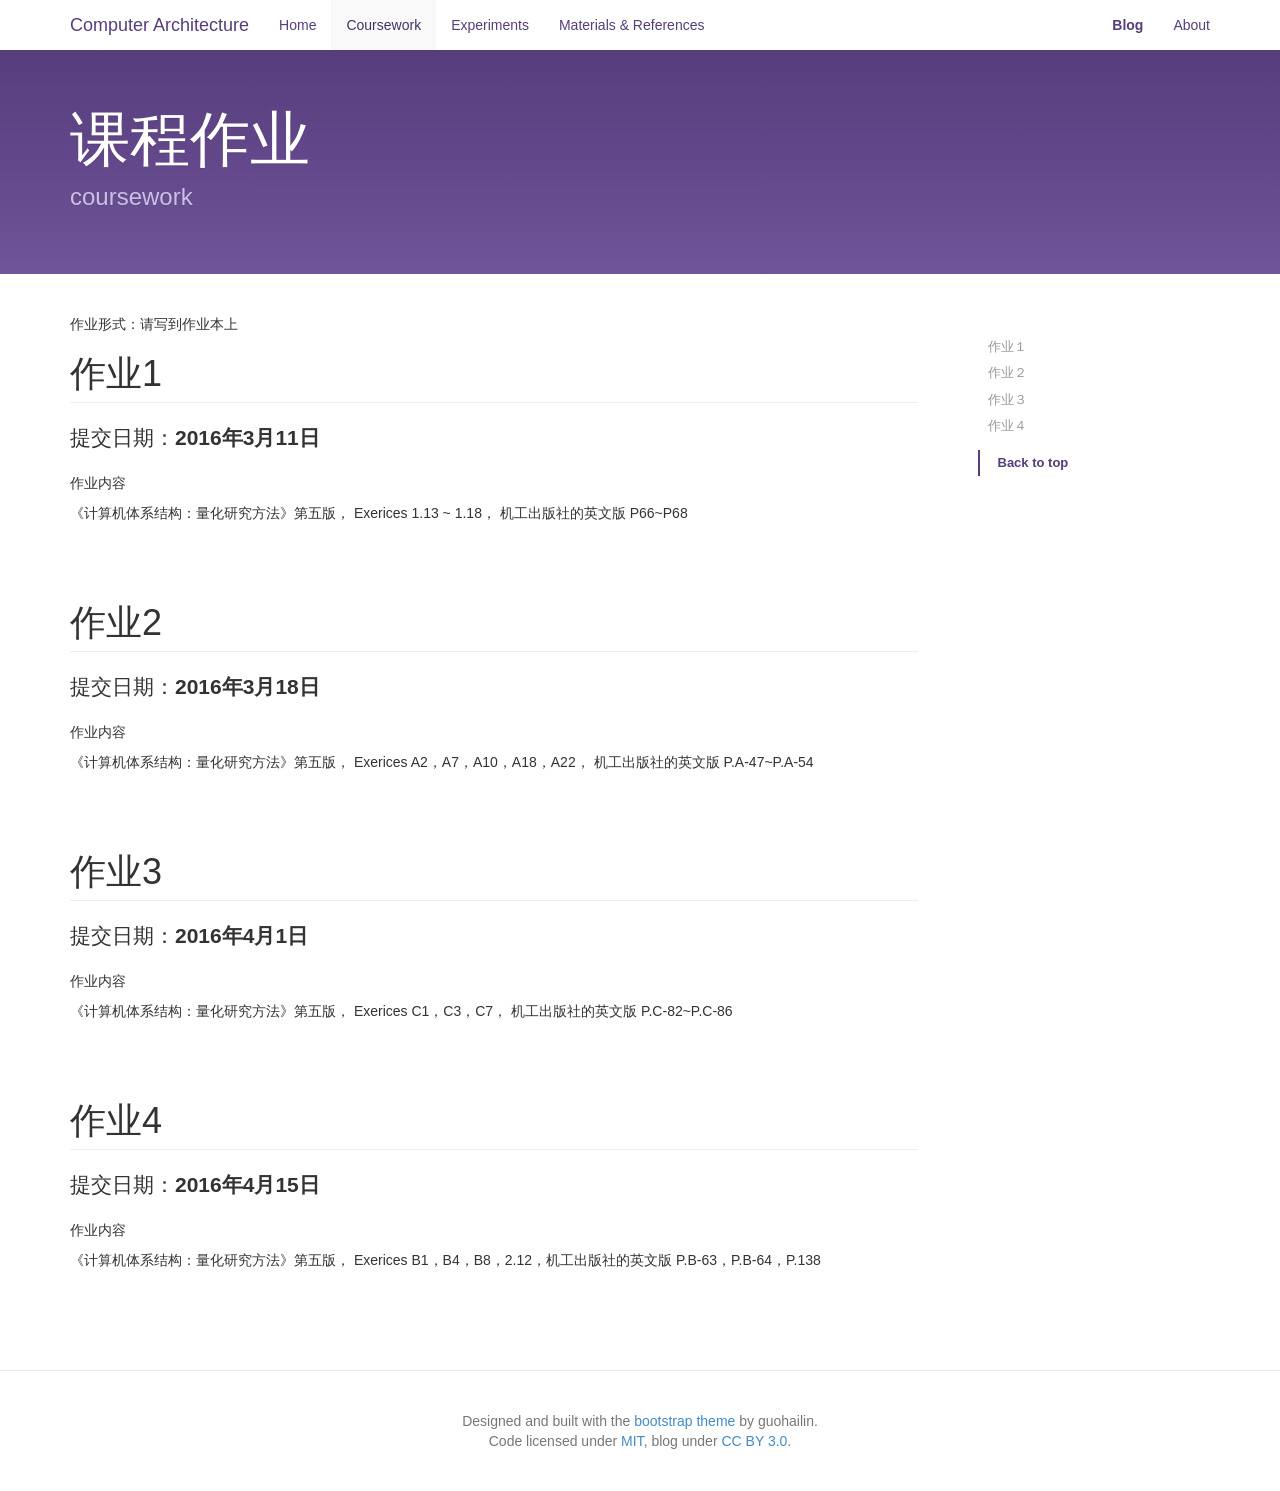
==== commit 554462ff: "111" ====
--- a/coursework/index.html
+++ b/coursework/index.html
@@ -124,14 +124,15 @@
 
 
 <!-- 作业4
-==================================================
+================================================== -->
 <div class="bs-docs-section">
   <h1 id="ps4" class="page-header">作业4</h1>
-  <p class="lead">请在<strong>**日</strong>之前交作业！</p>
-  <p>作业内容</p>
-  <a href="#"> 参考答案</a>
-</div>
--->
+  <p class="lead">提交日期：<strong>2016年4月15日</strong></p>
+  <p>作业内容</p>
+  《计算机体系结构：量化研究方法》第五版， Exerices B1，B4，B8，2.12，机工出版社的英文版 P.B-63，P.B-64，P.138
+<!--  <a href="#"> 参考答案</a> -->
+</div>
+
 
 <!-- 作业5
 ================================================== 
@@ -155,14 +156,14 @@
             <li>
               <a href="#ps2">作业２</a>
             </li>
-<!--            <li>
+            <li>
               <a href="#ps3">作业３</a>
             </li>
             <li>
               <a href="#ps4">作业４</a>
             </li>
             <li>
-              <a href="#ps5">作业５</a>
+<!--              <a href="#ps5">作业５</a>
             </li>
 			-->
 
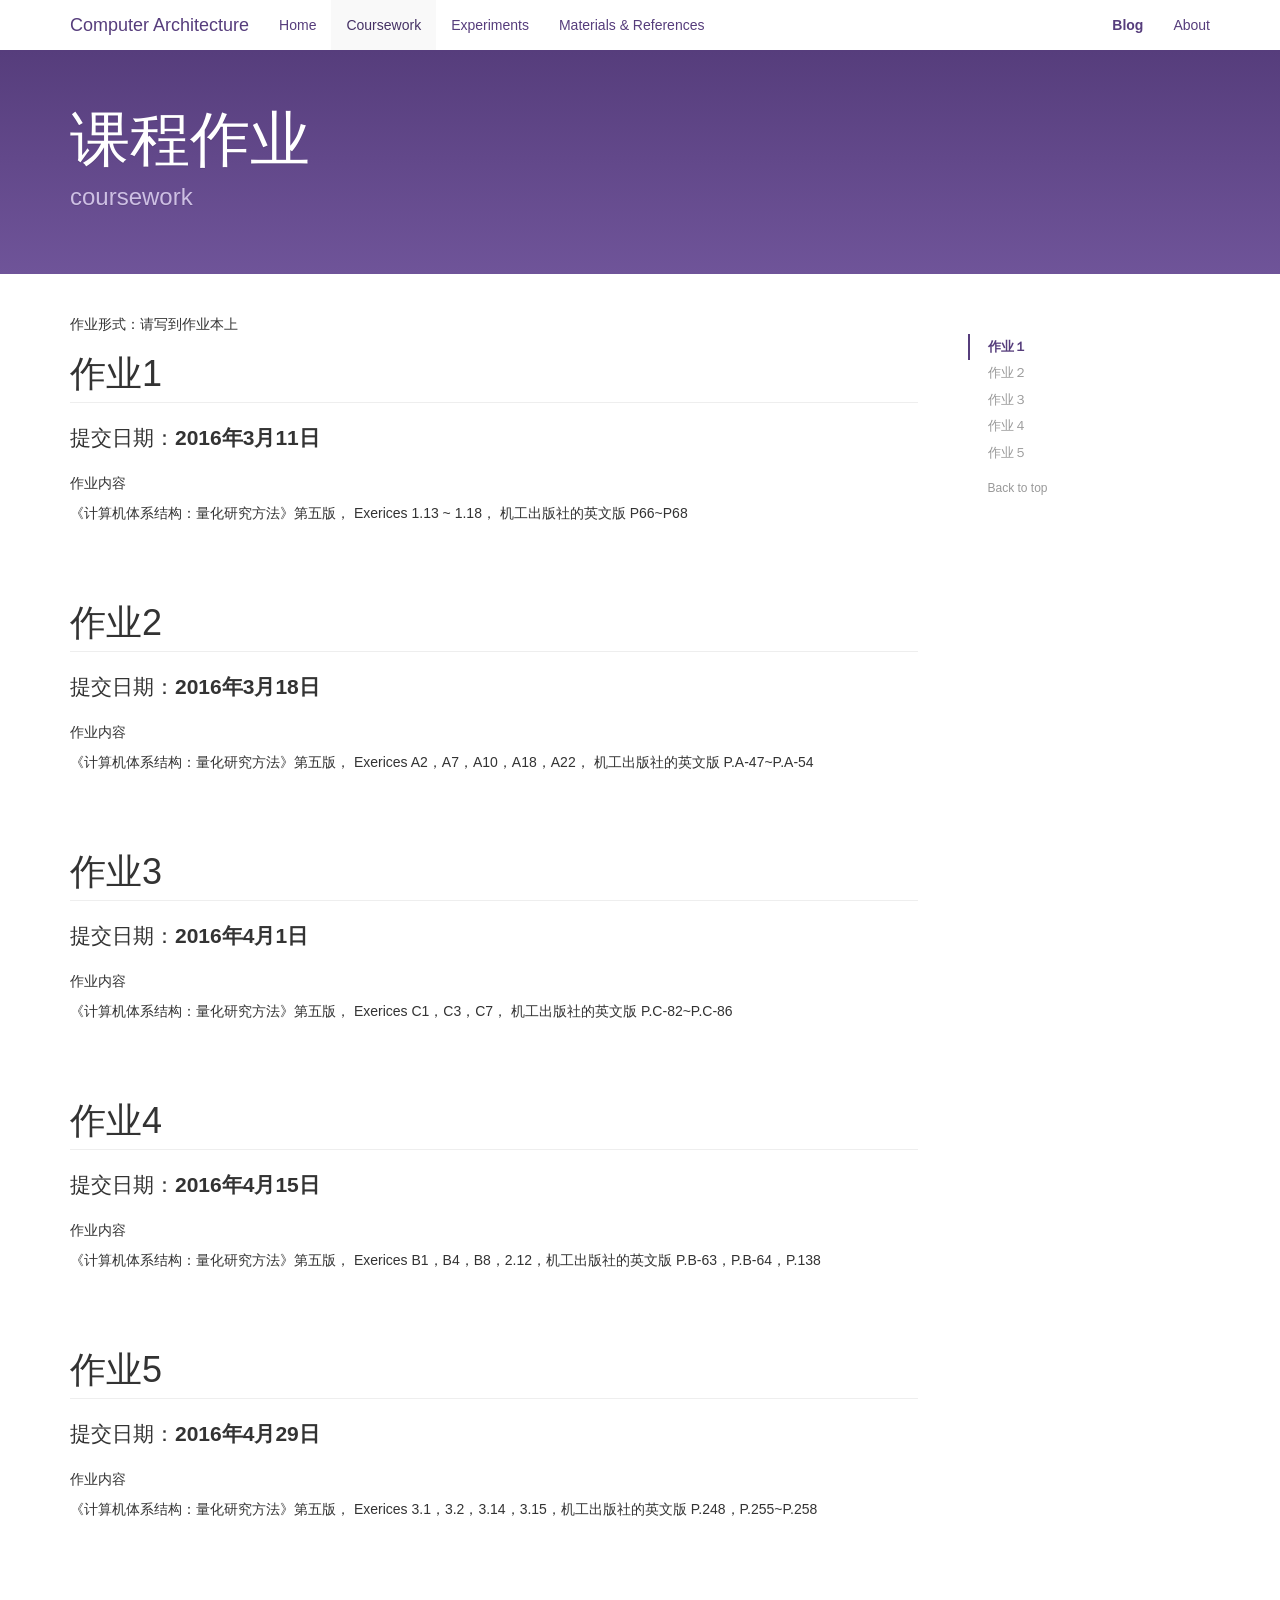
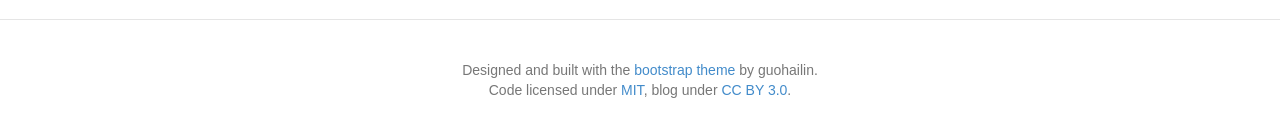
==== commit eef6d894: "121" ====
--- a/coursework/index.html
+++ b/coursework/index.html
@@ -135,14 +135,14 @@
 
 
 <!-- 作业5
-================================================== 
+================================================== -->
 <div class="bs-docs-section">
   <h1 id="ps5" class="page-header">作业5</h1>
-  <p class="lead">请在<strong>**日</strong>之前交作业！</p>
-  <p>作业内容</p>
-  <a href="#"> 参考答案</a>
-</div>
--->
+  <p class="lead">提交日期：<strong>2016年4月29日</strong></p>
+  <p>作业内容</p>
+  《计算机体系结构：量化研究方法》第五版， Exerices 3.1，3.2，3.14，3.15，机工出版社的英文版 P.248，P.255~P.258
+<!--  <a href="#"> 参考答案</a> -->
+</div>
  
       </div>  <!-- col-md-9 -->
 
@@ -163,9 +163,9 @@
               <a href="#ps4">作业４</a>
             </li>
             <li>
-<!--              <a href="#ps5">作业５</a>
-            </li>
-			-->
+              <a href="#ps5">作业５</a>
+            </li>
+<!--			-->
 
             <a class="back-to-top" href="#top">
               Back to top
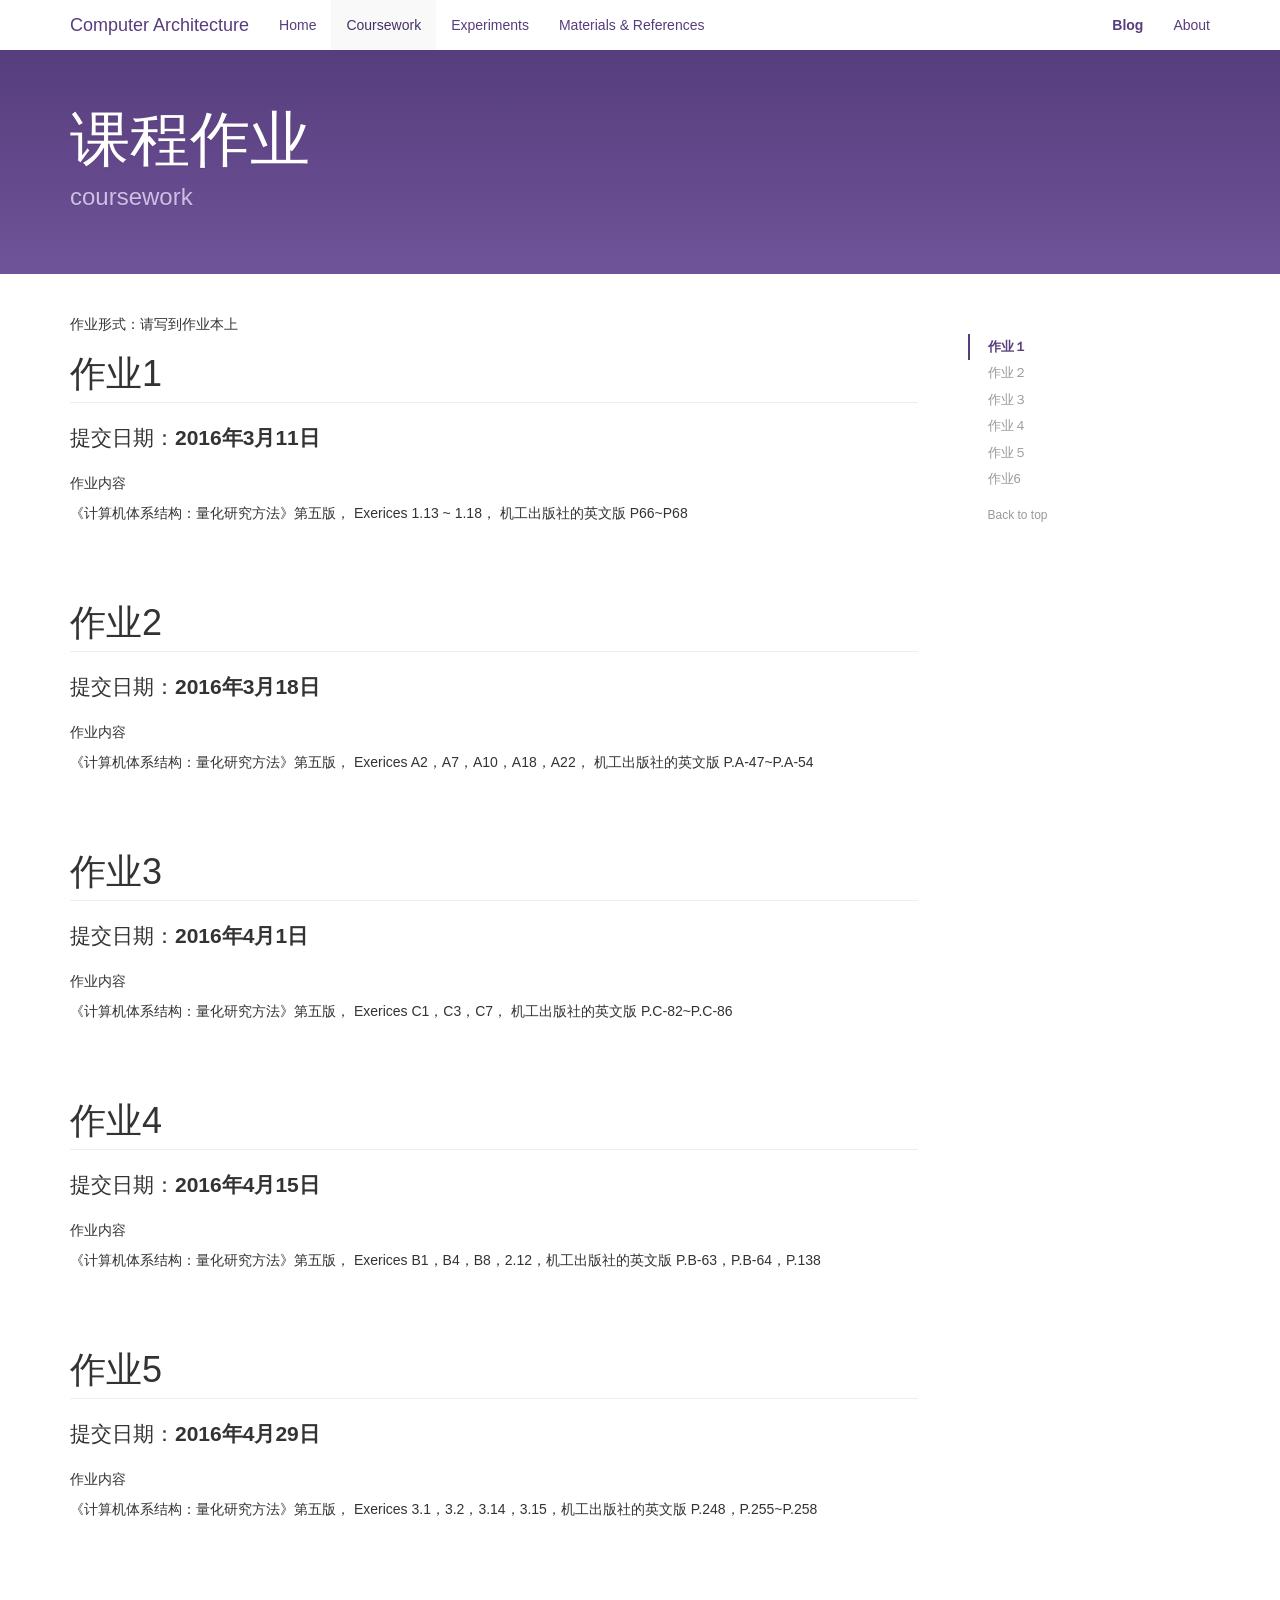
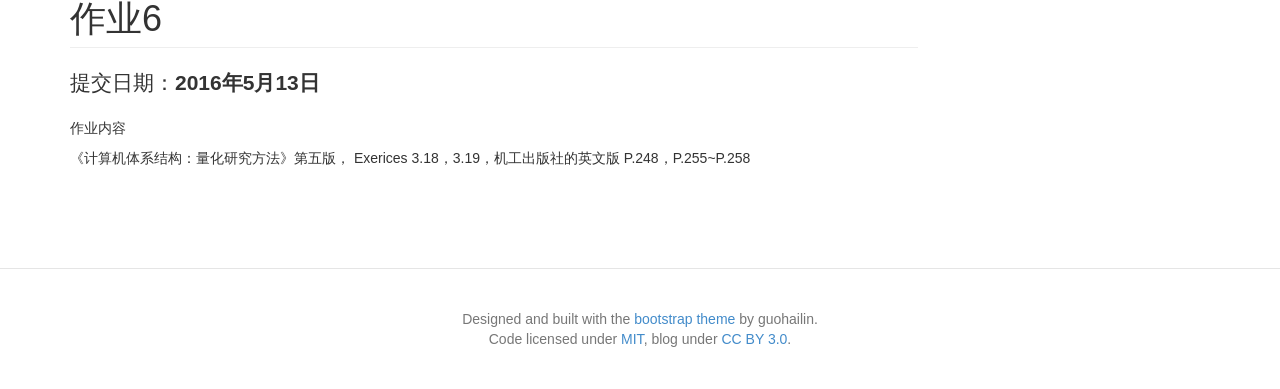
==== commit 870e5152: "11111" ====
--- a/coursework/index.html
+++ b/coursework/index.html
@@ -143,6 +143,16 @@
   《计算机体系结构：量化研究方法》第五版， Exerices 3.1，3.2，3.14，3.15，机工出版社的英文版 P.248，P.255~P.258
 <!--  <a href="#"> 参考答案</a> -->
 </div>
+
+<!-- 作业6
+================================================== -->
+<div class="bs-docs-section">
+  <h1 id="ps6" class="page-header">作业6</h1>
+  <p class="lead">提交日期：<strong>2016年5月13日</strong></p>
+  <p>作业内容</p>
+  《计算机体系结构：量化研究方法》第五版， Exerices 3.18，3.19，机工出版社的英文版 P.248，P.255~P.258
+<!--  <a href="#"> 参考答案</a> -->
+</div>
  
       </div>  <!-- col-md-9 -->
 
@@ -164,6 +174,9 @@
             </li>
             <li>
               <a href="#ps5">作业５</a>
+            </li>
+            <li>
+              <a href="#ps6">作业6</a>
             </li>
 <!--			-->
 
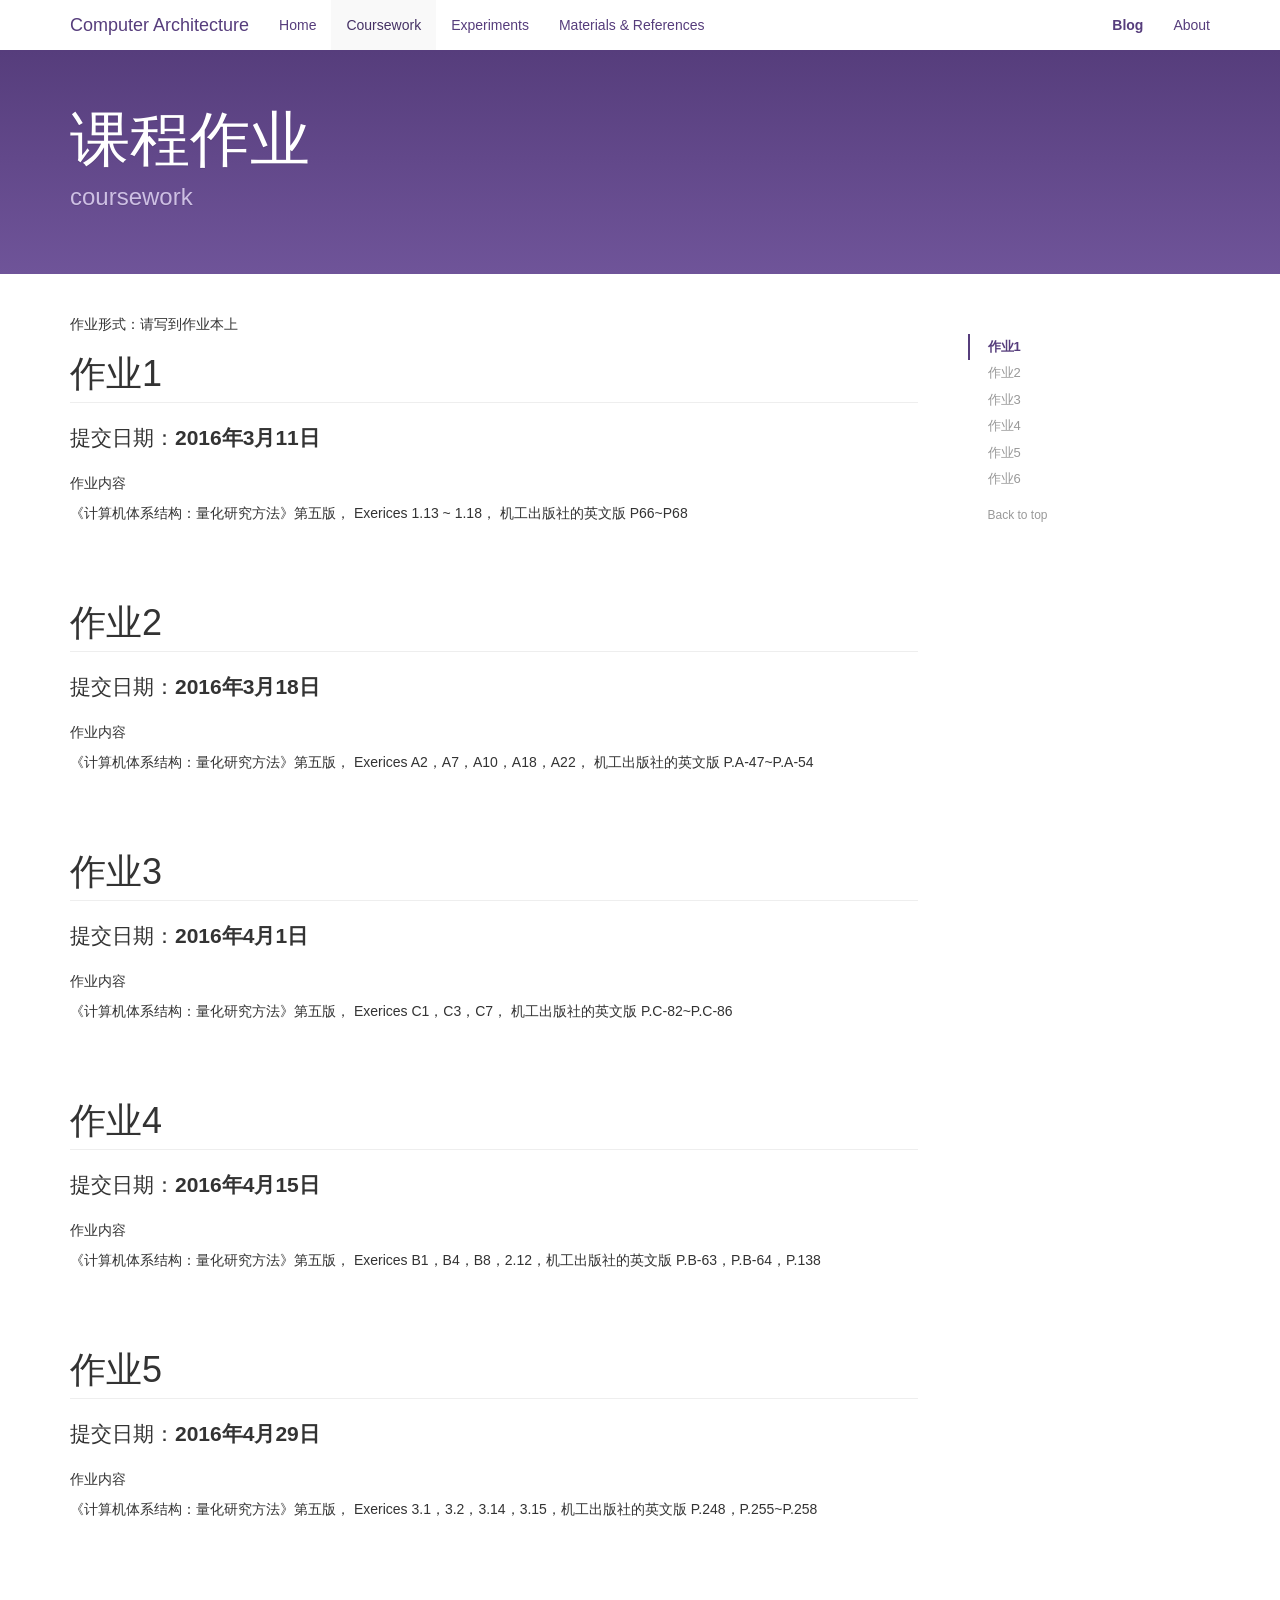
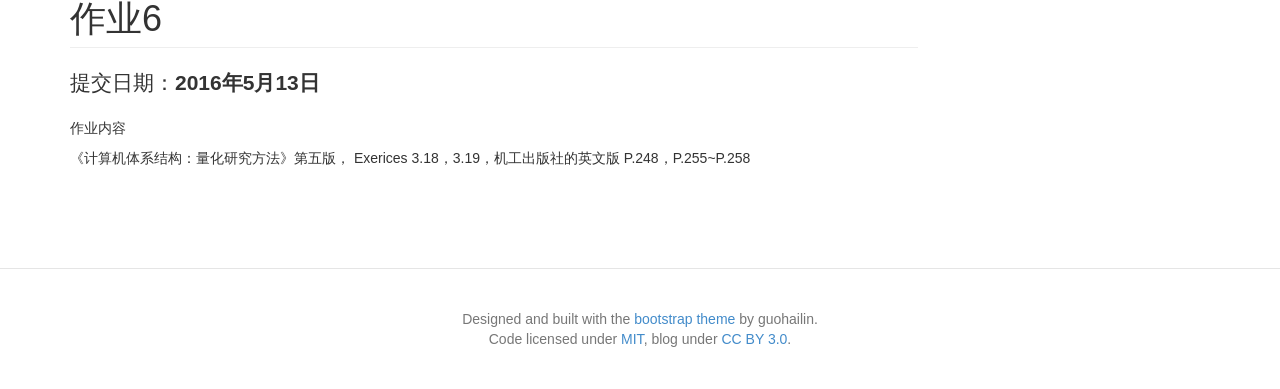
==== commit 8b9cad7c: "11" ====
--- a/coursework/index.html
+++ b/coursework/index.html
@@ -161,19 +161,19 @@
           <ul class="nav bs-docs-sidenav">
 			
             <li>
-              <a href="#ps1">作业１</a>
-            </li>
-            <li>
-              <a href="#ps2">作业２</a>
-            </li>
-            <li>
-              <a href="#ps3">作业３</a>
-            </li>
-            <li>
-              <a href="#ps4">作业４</a>
-            </li>
-            <li>
-              <a href="#ps5">作业５</a>
+              <a href="#ps1">作业1</a>
+            </li>
+            <li>
+              <a href="#ps2">作业2</a>
+            </li>
+            <li>
+              <a href="#ps3">作业3</a>
+            </li>
+            <li>
+              <a href="#ps4">作业4</a>
+            </li>
+            <li>
+              <a href="#ps5">作业5</a>
             </li>
             <li>
               <a href="#ps6">作业6</a>
